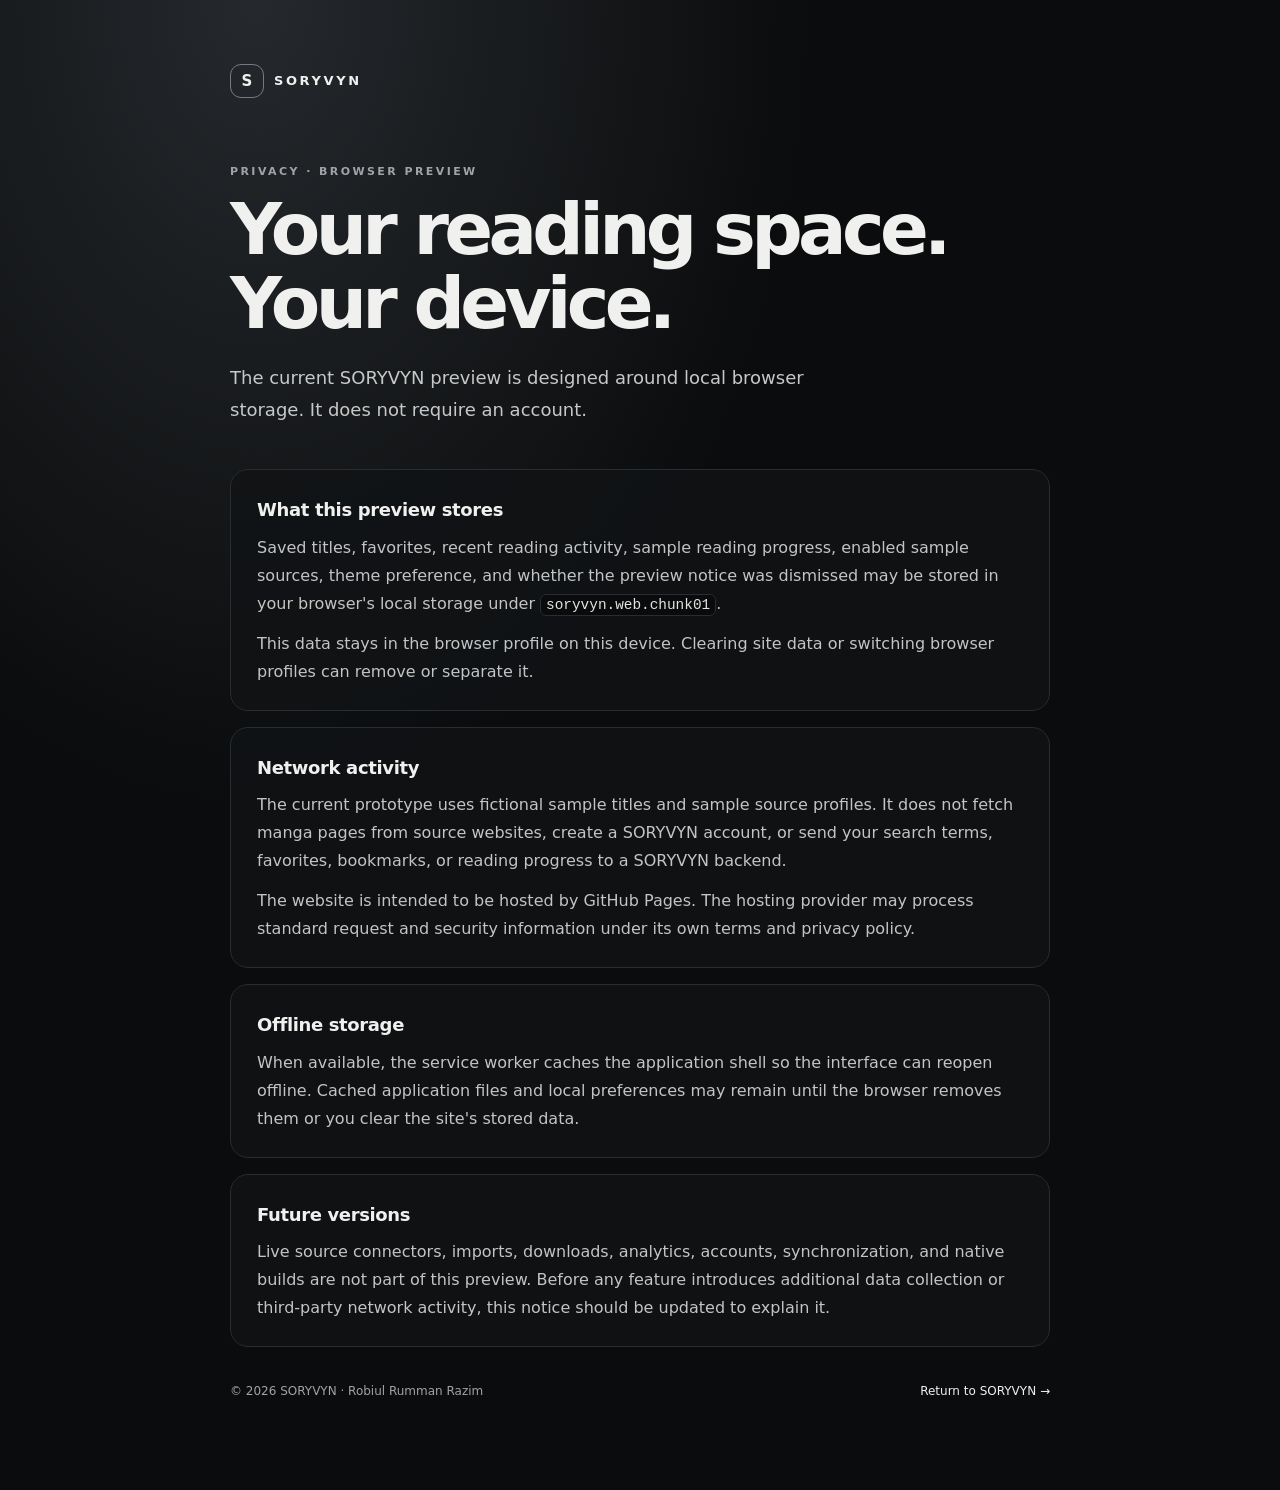
==== privacy.html @ 5e288ee4 "Add SORYVYN privacy page" ====
<!doctype html>
<html lang="en">
<head>
  <meta charset="utf-8">
  <meta name="viewport" content="width=device-width, initial-scale=1">
  <meta name="theme-color" content="#0b0c0d">
  <meta name="description" content="SORYVYN privacy notes for the browser preview.">
  <title>Privacy — SORYVYN</title>
  <style>
    :root{color-scheme:dark;--bg:#0b0c0d;--panel:#111315;--line:#292c30;--text:#f0f1ef;--muted:#a0a4a7;--accent:#dce0dc}
    *{box-sizing:border-box}
    body{margin:0;background:radial-gradient(ellipse at 20% 0%,#25292d 0,transparent 38%),var(--bg);color:var(--text);font:16px/1.75 system-ui,-apple-system,BlinkMacSystemFont,"Segoe UI",sans-serif}
    main{width:min(820px,calc(100% - 36px));margin:0 auto;padding:64px 0 88px}
    .brand{display:inline-flex;align-items:center;gap:10px;color:var(--text);text-decoration:none;font-size:13px;font-weight:800;letter-spacing:.2em}
    .mark{display:grid;place-items:center;width:34px;height:34px;border:1px solid #777b80;border-radius:11px;font-size:15px;letter-spacing:0}
    .eyebrow{margin:64px 0 12px;color:var(--muted);font-size:11px;font-weight:700;letter-spacing:.22em;text-transform:uppercase}
    h1{margin:0;font-size:clamp(42px,8vw,72px);line-height:1.02;letter-spacing:-.065em}
    .lead{max-width:620px;margin:22px 0 44px;color:#c6c9c7;font-size:18px}
    section{margin-top:16px;padding:24px 26px;border:1px solid var(--line);border-radius:18px;background:color-mix(in srgb,var(--panel) 86%,transparent)}
    h2{margin:0 0 8px;font-size:18px;letter-spacing:-.02em}
    p{margin:0;color:#c2c5c3}
    section p+p{margin-top:12px}
    code{padding:2px 5px;border:1px solid var(--line);border-radius:6px;background:#0a0b0c;color:#e2e5e2;font-size:.9em;overflow-wrap:anywhere}
    footer{display:flex;flex-wrap:wrap;justify-content:space-between;gap:12px;margin-top:34px;color:var(--muted);font-size:12px}
    footer a{color:var(--text);text-decoration:none}
    footer a:hover{text-decoration:underline}
    @media(max-width:540px){main{padding-top:32px}.eyebrow{margin-top:44px}section{padding:20px}}
    @media(prefers-reduced-motion:no-preference){section{animation:arrive .45s ease both}section:nth-of-type(2){animation-delay:.06s}section:nth-of-type(3){animation-delay:.12s}@keyframes arrive{from{opacity:0;transform:translateY(8px)}to{opacity:1;transform:translateY(0)}}}
    @media(prefers-reduced-motion:reduce){*,*::before,*::after{animation:none!important;scroll-behavior:auto!important}}
  </style>
</head>
<body>
  <main>
    <a class="brand" href="./" aria-label="SORYVYN home"><span class="mark" aria-hidden="true">S</span><span>SORYVYN</span></a>
    <p class="eyebrow">Privacy · Browser preview</p>
    <h1>Your reading space.<br>Your device.</h1>
    <p class="lead">The current SORYVYN preview is designed around local browser storage. It does not require an account.</p>

    <section>
      <h2>What this preview stores</h2>
      <p>Saved titles, favorites, recent reading activity, sample reading progress, enabled sample sources, theme preference, and whether the preview notice was dismissed may be stored in your browser's local storage under <code>soryvyn.web.chunk01</code>.</p>
      <p>This data stays in the browser profile on this device. Clearing site data or switching browser profiles can remove or separate it.</p>
    </section>

    <section>
      <h2>Network activity</h2>
      <p>The current prototype uses fictional sample titles and sample source profiles. It does not fetch manga pages from source websites, create a SORYVYN account, or send your search terms, favorites, bookmarks, or reading progress to a SORYVYN backend.</p>
      <p>The website is intended to be hosted by GitHub Pages. The hosting provider may process standard request and security information under its own terms and privacy policy.</p>
    </section>

    <section>
      <h2>Offline storage</h2>
      <p>When available, the service worker caches the application shell so the interface can reopen offline. Cached application files and local preferences may remain until the browser removes them or you clear the site's stored data.</p>
    </section>

    <section>
      <h2>Future versions</h2>
      <p>Live source connectors, imports, downloads, analytics, accounts, synchronization, and native builds are not part of this preview. Before any feature introduces additional data collection or third-party network activity, this notice should be updated to explain it.</p>
    </section>

    <footer><span>© <span id="year"></span> SORYVYN · Robiul Rumman Razim</span><a href="./">Return to SORYVYN →</a></footer>
  </main>
  <script>document.getElementById("year").textContent=new Date().getFullYear();</script>
</body>
</html>
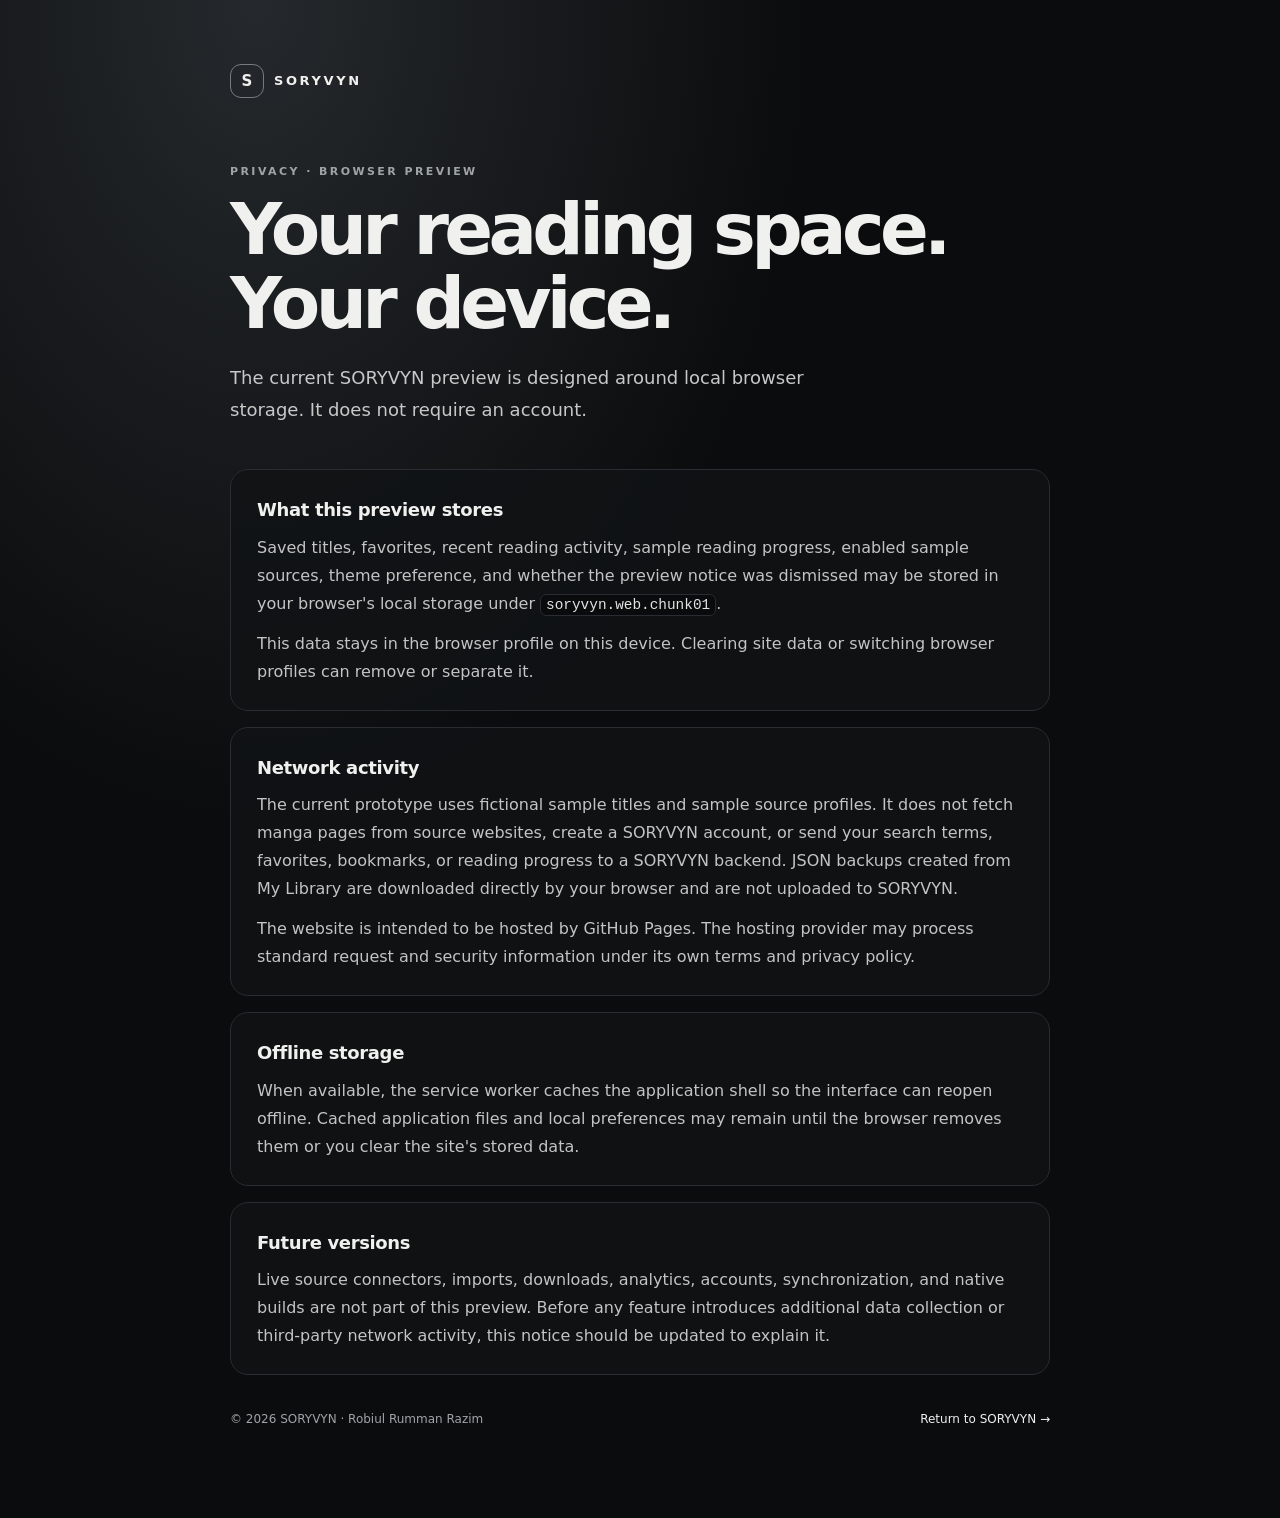
==== commit d66fc44b: "Clarify local JSON backup privacy" ====
--- a/privacy.html
+++ b/privacy.html
@@ -44,7 +44,7 @@
 
     <section>
       <h2>Network activity</h2>
-      <p>The current prototype uses fictional sample titles and sample source profiles. It does not fetch manga pages from source websites, create a SORYVYN account, or send your search terms, favorites, bookmarks, or reading progress to a SORYVYN backend.</p>
+      <p>The current prototype uses fictional sample titles and sample source profiles. It does not fetch manga pages from source websites, create a SORYVYN account, or send your search terms, favorites, bookmarks, or reading progress to a SORYVYN backend. JSON backups created from My Library are downloaded directly by your browser and are not uploaded to SORYVYN.</p>
       <p>The website is intended to be hosted by GitHub Pages. The hosting provider may process standard request and security information under its own terms and privacy policy.</p>
     </section>
 
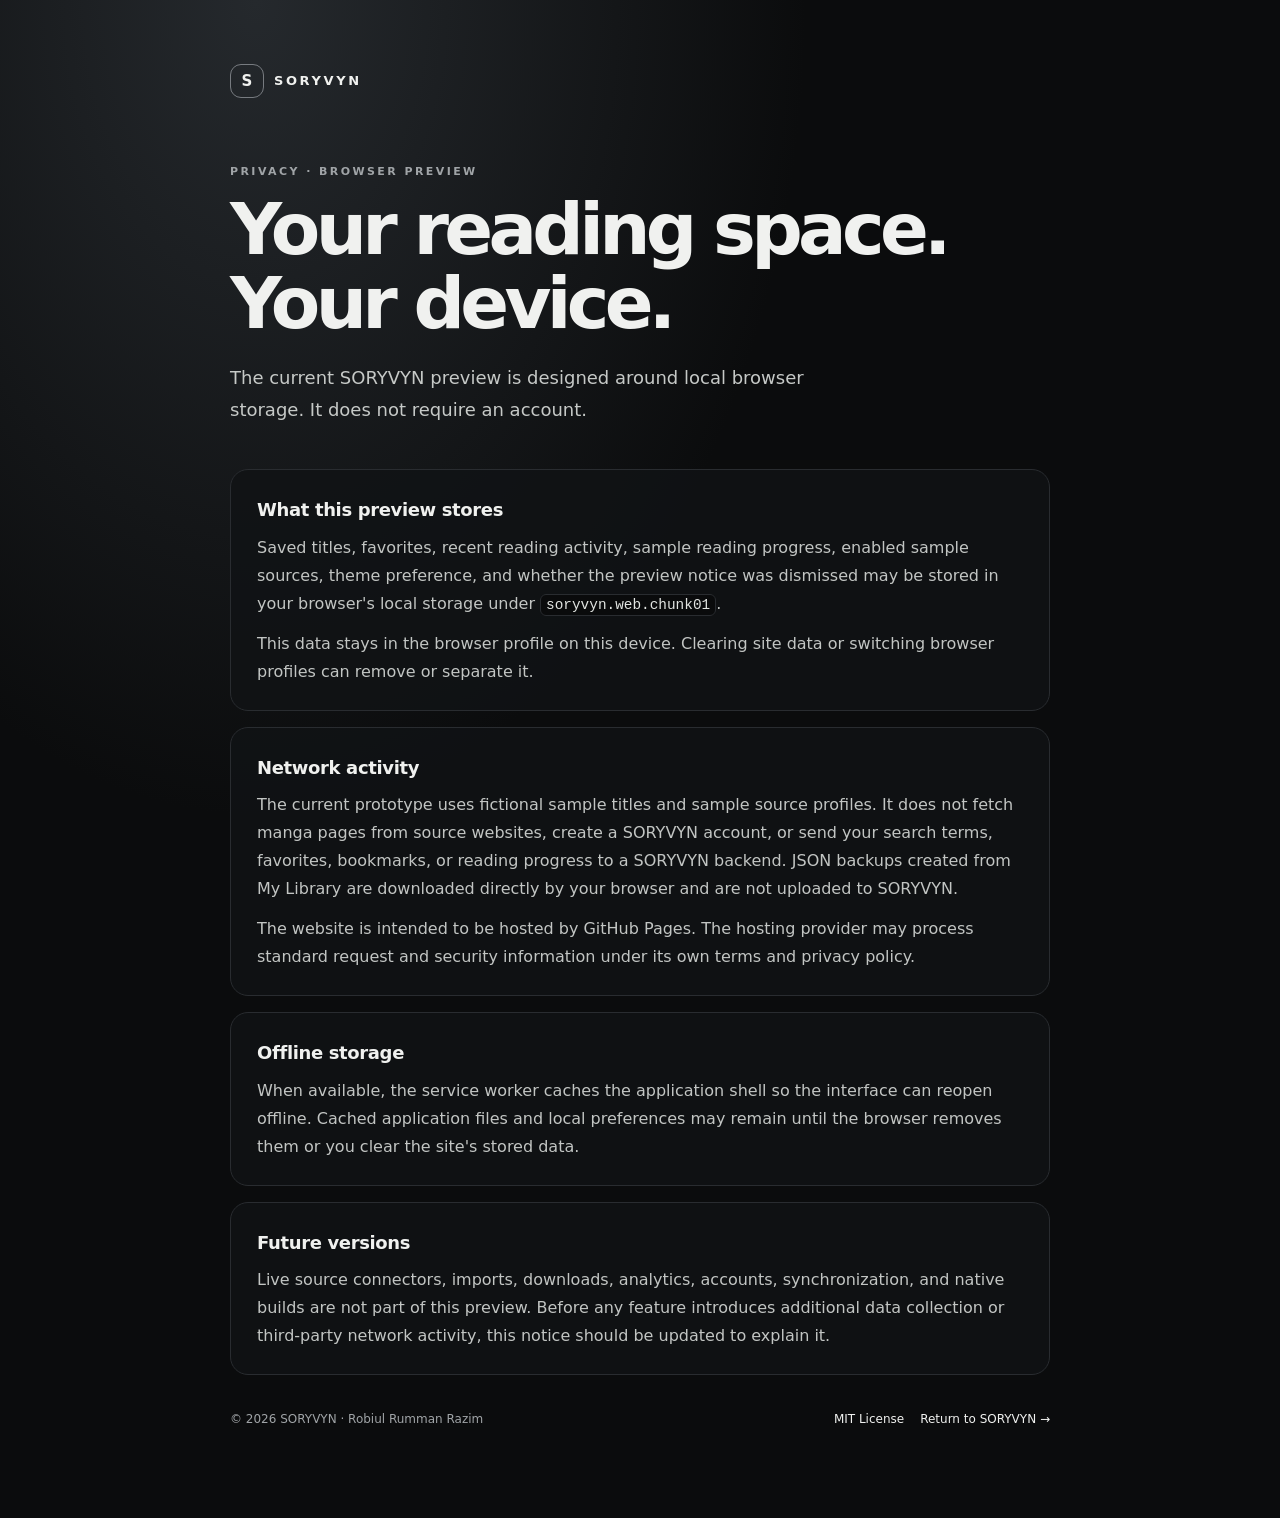
==== commit 7741a499: "Link the MIT license from the privacy page" ====
--- a/privacy.html
+++ b/privacy.html
@@ -22,7 +22,7 @@
     section p+p{margin-top:12px}
     code{padding:2px 5px;border:1px solid var(--line);border-radius:6px;background:#0a0b0c;color:#e2e5e2;font-size:.9em;overflow-wrap:anywhere}
     footer{display:flex;flex-wrap:wrap;justify-content:space-between;gap:12px;margin-top:34px;color:var(--muted);font-size:12px}
-    footer a{color:var(--text);text-decoration:none}
+    footer a{color:var(--text);text-decoration:none}.footer-actions{display:flex;flex-wrap:wrap;gap:16px}
     footer a:hover{text-decoration:underline}
     @media(max-width:540px){main{padding-top:32px}.eyebrow{margin-top:44px}section{padding:20px}}
     @media(prefers-reduced-motion:no-preference){section{animation:arrive .45s ease both}section:nth-of-type(2){animation-delay:.06s}section:nth-of-type(3){animation-delay:.12s}@keyframes arrive{from{opacity:0;transform:translateY(8px)}to{opacity:1;transform:translateY(0)}}}
@@ -58,7 +58,7 @@
       <p>Live source connectors, imports, downloads, analytics, accounts, synchronization, and native builds are not part of this preview. Before any feature introduces additional data collection or third-party network activity, this notice should be updated to explain it.</p>
     </section>
 
-    <footer><span>© <span id="year"></span> SORYVYN · Robiul Rumman Razim</span><a href="./">Return to SORYVYN →</a></footer>
+    <footer><span>© <span id="year"></span> SORYVYN · Robiul Rumman Razim</span><div class="footer-actions"><a href="./LICENSE">MIT License</a><a href="./">Return to SORYVYN →</a></div></footer>
   </main>
   <script>document.getElementById("year").textContent=new Date().getFullYear();</script>
 </body>
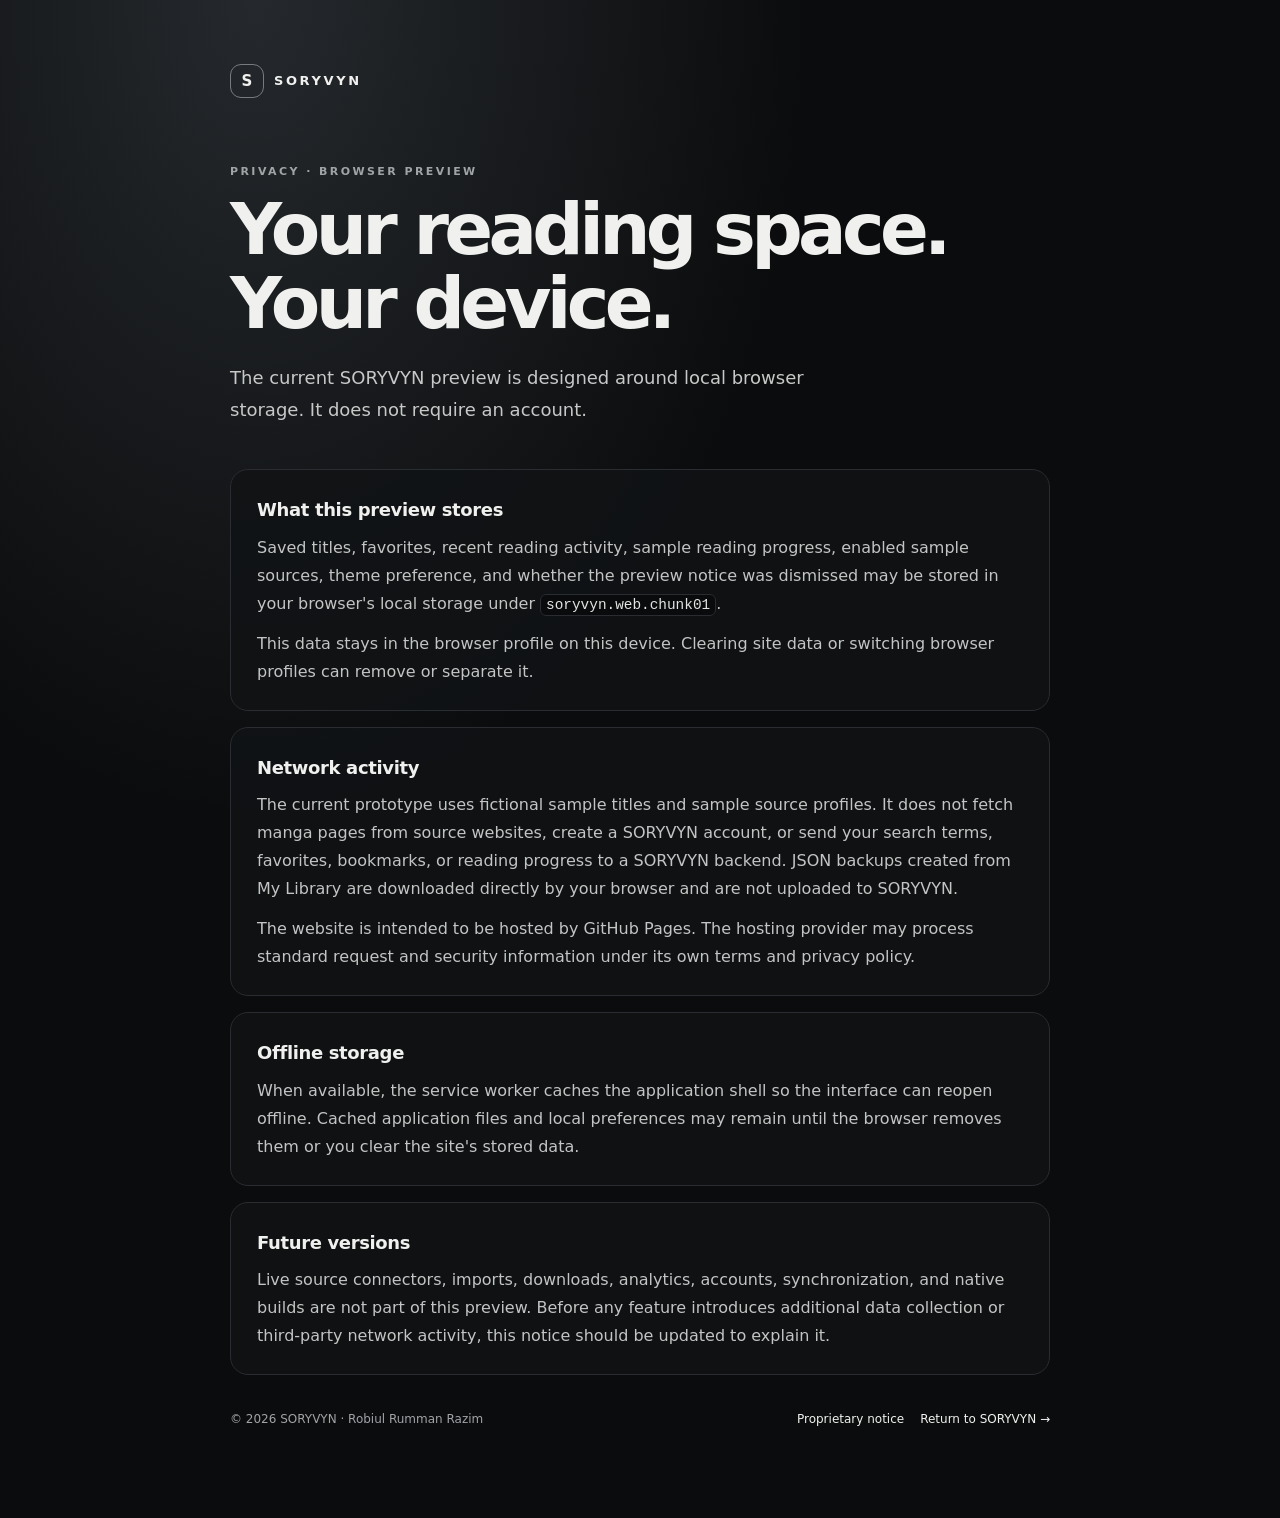
==== commit 07866faa: "Update privacy page to link proprietary notice" ====
--- a/privacy.html
+++ b/privacy.html
@@ -58,7 +58,7 @@
       <p>Live source connectors, imports, downloads, analytics, accounts, synchronization, and native builds are not part of this preview. Before any feature introduces additional data collection or third-party network activity, this notice should be updated to explain it.</p>
     </section>
 
-    <footer><span>© <span id="year"></span> SORYVYN · Robiul Rumman Razim</span><div class="footer-actions"><a href="./LICENSE">MIT License</a><a href="./">Return to SORYVYN →</a></div></footer>
+    <footer><span>© <span id="year"></span> SORYVYN · Robiul Rumman Razim</span><div class="footer-actions"><a href="./LICENSE">Proprietary notice</a><a href="./">Return to SORYVYN →</a></div></footer>
   </main>
   <script>document.getElementById("year").textContent=new Date().getFullYear();</script>
 </body>
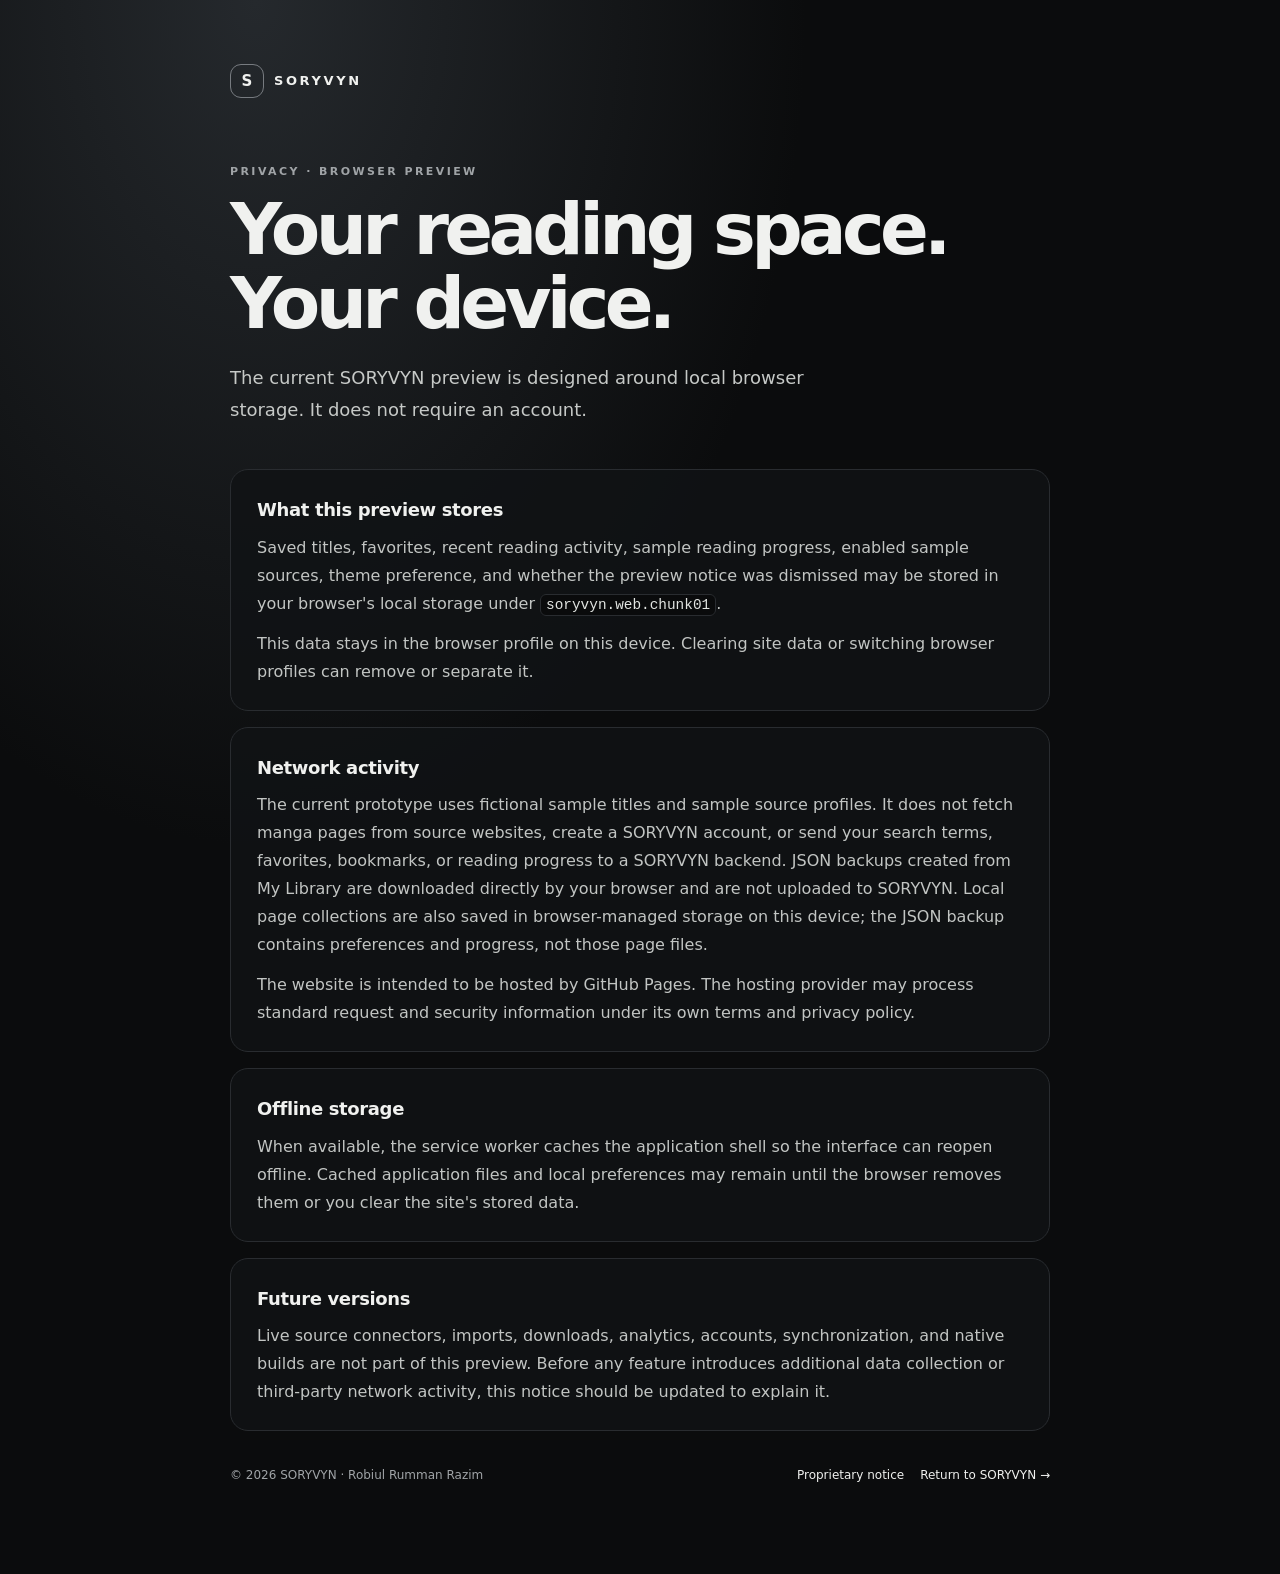
==== commit 3d4188c0: "Clarify local page storage in privacy notes" ====
--- a/privacy.html
+++ b/privacy.html
@@ -44,7 +44,7 @@
 
     <section>
       <h2>Network activity</h2>
-      <p>The current prototype uses fictional sample titles and sample source profiles. It does not fetch manga pages from source websites, create a SORYVYN account, or send your search terms, favorites, bookmarks, or reading progress to a SORYVYN backend. JSON backups created from My Library are downloaded directly by your browser and are not uploaded to SORYVYN.</p>
+      <p>The current prototype uses fictional sample titles and sample source profiles. It does not fetch manga pages from source websites, create a SORYVYN account, or send your search terms, favorites, bookmarks, or reading progress to a SORYVYN backend. JSON backups created from My Library are downloaded directly by your browser and are not uploaded to SORYVYN. Local page collections are also saved in browser-managed storage on this device; the JSON backup contains preferences and progress, not those page files.</p>
       <p>The website is intended to be hosted by GitHub Pages. The hosting provider may process standard request and security information under its own terms and privacy policy.</p>
     </section>
 
